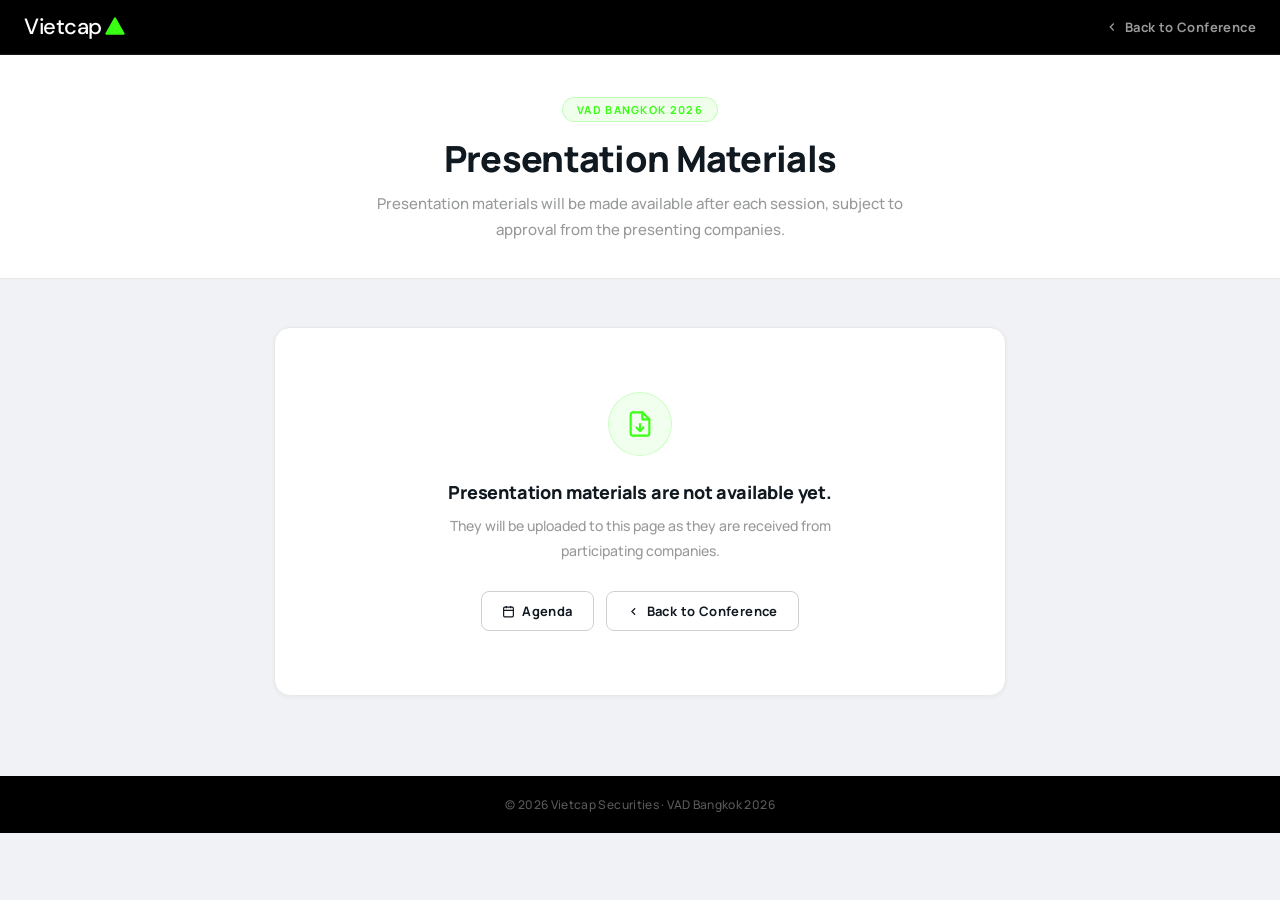
==== docs/presentations/index.html @ b1d1434b "Fix Vietcap logo triangle in presentations topbar to match hero style" ====
<!DOCTYPE html>
<html lang="en">
<head>
<meta charset="UTF-8">
<meta name="viewport" content="width=device-width, initial-scale=1.0">
<link rel="preconnect" href="https://fonts.googleapis.com">
<link rel="preconnect" href="https://fonts.gstatic.com" crossorigin>
<link href="https://fonts.googleapis.com/css2?family=DM+Sans:wght@400;500;600;700;800&family=Manrope:wght@400;600;700;800&display=swap" rel="stylesheet">
<title>Presentation Materials — Vietcap Conference</title>
<style>
  :root {
    --bg: #f0f2f5;
    --surface: #ffffff;
    --border: #e8e8e8;
    --text: #101820;
    --muted: #97999b;
    --green: #39FF14;
    --dark: #173f35;
  }

  * { box-sizing: border-box; margin: 0; padding: 0; }

  body {
    font-family: 'Manrope', 'DM Sans', system-ui, sans-serif;
    background: var(--bg);
    color: var(--text);
    min-height: 100vh;
    font-size: 110%;
    font-weight: 500;
    -webkit-font-smoothing: antialiased;
  }

  /* ── Top bar ── */
  .topbar {
    background: #000;
    border-bottom: 1px solid #1a1a1a;
    padding: 16px 24px;
    display: flex;
    align-items: center;
    justify-content: space-between;
    gap: 16px;
  }
  .topbar-logo {
    display: flex;
    align-items: center;
    gap: 2px;
    text-decoration: none;
  }
  .logo-wordmark {
    font-family: 'DM Sans', sans-serif;
    font-size: 22px;
    font-weight: 500;
    color: #fff;
    letter-spacing: -0.5px;
    line-height: 1;
  }
  .logo-tri {
    display: flex;
    align-items: center;
    margin-left: 1px;
    margin-bottom: 2px;
  }
  .logo-tri svg { display: block; }
  .topbar-back {
    display: inline-flex;
    align-items: center;
    gap: 6px;
    font-size: 13px;
    font-weight: 700;
    color: rgba(255,255,255,0.6);
    text-decoration: none;
    letter-spacing: .03em;
    transition: color .15s;
  }
  .topbar-back:hover { color: var(--green); }

  /* ── Page header ── */
  .page-header {
    background: #fff;
    border-bottom: 1px solid var(--border);
    padding: 40px 24px 36px;
    text-align: center;
  }
  .page-header-inner { max-width: 680px; margin: 0 auto; }
  .page-label {
    display: inline-block;
    font-size: 11px;
    font-weight: 700;
    letter-spacing: .12em;
    text-transform: uppercase;
    color: var(--green);
    background: rgba(57,255,20,.08);
    border: 1px solid rgba(57,255,20,.25);
    border-radius: 20px;
    padding: 4px 14px;
    margin-bottom: 16px;
  }
  .page-title {
    font-size: clamp(24px, 4vw, 36px);
    font-weight: 800;
    letter-spacing: -.02em;
    color: #101820;
    margin-bottom: 12px;
    line-height: 1.15;
  }
  .page-desc {
    font-size: 15px;
    color: var(--muted);
    line-height: 1.7;
    max-width: 560px;
    margin: 0 auto;
  }

  /* ── Container ── */
  .container {
    max-width: 780px;
    margin: 0 auto;
    padding: 48px 24px 80px;
  }

  /* ── Placeholder card ── */
  .placeholder-card {
    background: var(--surface);
    border: 1px solid var(--border);
    border-radius: 16px;
    padding: 64px 40px;
    text-align: center;
    box-shadow: 0 1px 4px rgba(0,0,0,.05);
  }
  .placeholder-icon {
    width: 64px;
    height: 64px;
    background: rgba(57,255,20,.07);
    border: 1.5px solid rgba(57,255,20,.2);
    border-radius: 50%;
    display: flex;
    align-items: center;
    justify-content: center;
    margin: 0 auto 24px;
  }
  .placeholder-title {
    font-size: 18px;
    font-weight: 800;
    color: #101820;
    margin-bottom: 10px;
    letter-spacing: -.01em;
  }
  .placeholder-text {
    font-size: 14px;
    color: var(--muted);
    line-height: 1.75;
    max-width: 400px;
    margin: 0 auto 28px;
  }
  .back-btn {
    display: inline-flex;
    align-items: center;
    gap: 7px;
    font-size: 13px;
    font-weight: 700;
    letter-spacing: .03em;
    color: #101820;
    background: #fff;
    border: 1.5px solid #d0d0d0;
    border-radius: 8px;
    padding: 10px 20px;
    text-decoration: none;
    transition: border-color .15s, color .15s;
  }
  .back-btn:hover { border-color: var(--green); color: #000; }

  /* ── Footer ── */
  .footer {
    background: #000;
    color: rgba(255,255,255,.35);
    text-align: center;
    font-size: 12px;
    padding: 20px 24px;
    letter-spacing: .03em;
  }

  @media (max-width: 600px) {
    .topbar { padding: 12px 16px; }
    .page-header { padding: 28px 16px 24px; }
    .container { padding: 32px 16px 60px; }
    .placeholder-card { padding: 40px 20px; }
  }
</style>
</head>
<body>

<header class="topbar">
  <a class="topbar-logo" href="../">
    <span class="logo-wordmark">Vietcap</span>
    <span class="logo-tri">
      <svg width="20" height="18" viewBox="0 0 62 56" xmlns="http://www.w3.org/2000/svg"><polygon points="31,4 58,52 4,52" fill="#39FF14" stroke="#39FF14" stroke-width="6" stroke-linejoin="round" stroke-linecap="round"/></svg>
    </span>
  </a>
  <a class="topbar-back" href="../">
    <svg width="14" height="14" fill="none" stroke="currentColor" stroke-width="2.2" viewBox="0 0 24 24"><polyline points="15 18 9 12 15 6"/></svg>
    Back to Conference
  </a>
</header>

<div class="page-header">
  <div class="page-header-inner">
    <div class="page-label">VAD Bangkok 2026</div>
    <h1 class="page-title">Presentation Materials</h1>
    <p class="page-desc">Presentation materials will be made available after each session, subject to approval from the presenting companies.</p>
  </div>
</div>

<div class="container">
  <div class="placeholder-card">
    <div class="placeholder-icon">
      <svg width="28" height="28" fill="none" stroke="#39FF14" stroke-width="1.8" stroke-linecap="round" stroke-linejoin="round" viewBox="0 0 24 24">
        <path d="M14 2H6a2 2 0 0 0-2 2v16a2 2 0 0 0 2 2h12a2 2 0 0 0 2-2V8z"/>
        <polyline points="14 2 14 8 20 8"/>
        <line x1="12" y1="18" x2="12" y2="12"/>
        <polyline points="9 15 12 18 15 15"/>
      </svg>
    </div>
    <div class="placeholder-title">Presentation materials are not available yet.</div>
    <p class="placeholder-text">They will be uploaded to this page as they are received from participating companies.</p>
    <div style="display:flex;gap:12px;justify-content:center;flex-wrap:wrap;">
      <a class="back-btn" href="../#agenda">
        <svg width="13" height="13" fill="none" stroke="currentColor" stroke-width="2.2" viewBox="0 0 24 24"><rect x="3" y="4" width="18" height="18" rx="2"/><path d="M16 2v4M8 2v4M3 10h18"/></svg>
        Agenda
      </a>
      <a class="back-btn" href="../">
        <svg width="13" height="13" fill="none" stroke="currentColor" stroke-width="2.2" viewBox="0 0 24 24"><polyline points="15 18 9 12 15 6"/></svg>
        Back to Conference
      </a>
    </div>
  </div>
</div>

<footer class="footer">
  © 2026 Vietcap Securities · VAD Bangkok 2026
</footer>

</body>
</html>
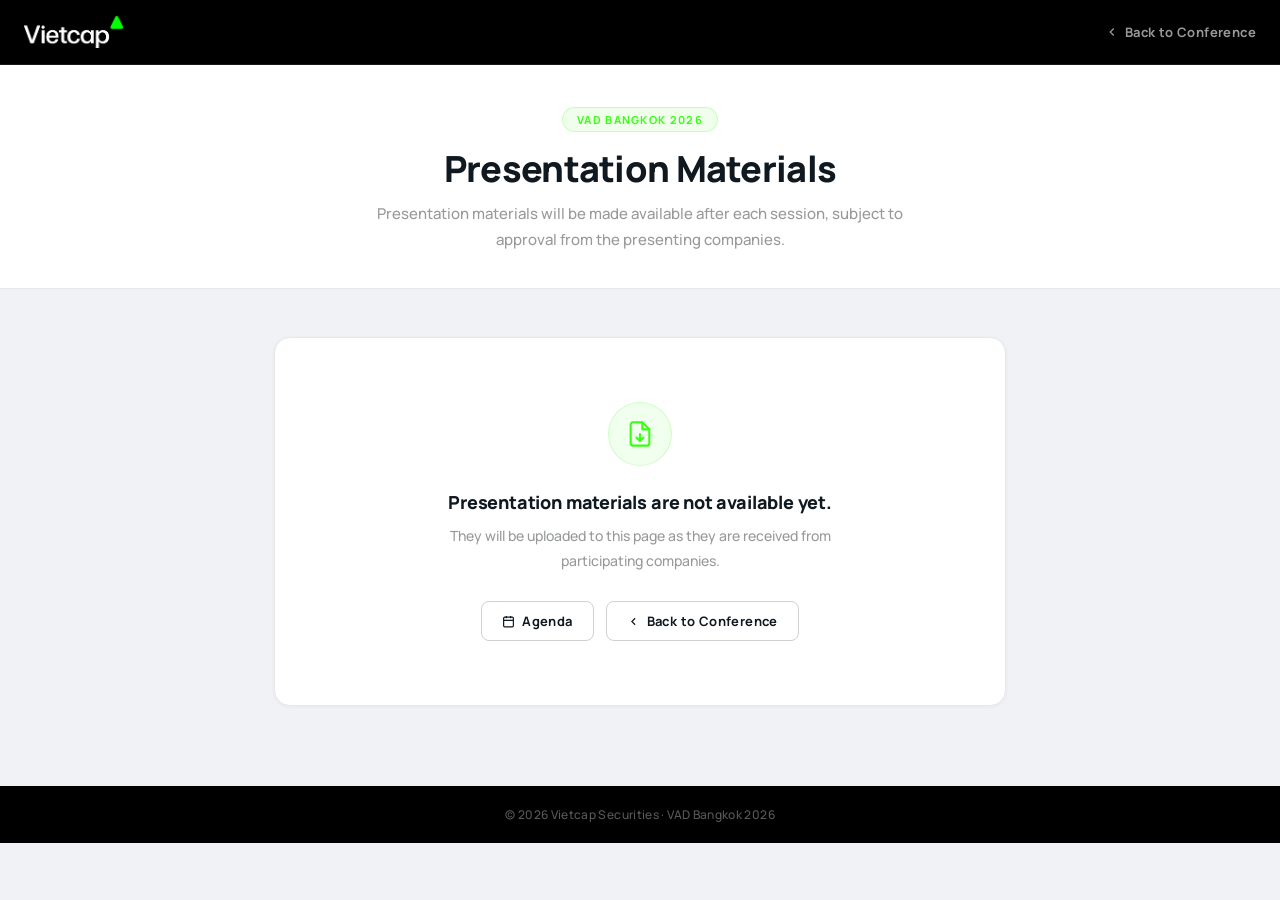
==== commit 1b8e81ba: "Use official Vietcap logo (inverted) in presentations topbar" ====
--- a/docs/presentations/index.html
+++ b/docs/presentations/index.html
@@ -43,24 +43,13 @@
   .topbar-logo {
     display: flex;
     align-items: center;
-    gap: 2px;
     text-decoration: none;
   }
-  .logo-wordmark {
-    font-family: 'DM Sans', sans-serif;
-    font-size: 22px;
-    font-weight: 500;
-    color: #fff;
-    letter-spacing: -0.5px;
-    line-height: 1;
-  }
-  .logo-tri {
-    display: flex;
-    align-items: center;
-    margin-left: 1px;
-    margin-bottom: 2px;
-  }
-  .logo-tri svg { display: block; }
+  .topbar-logo img {
+    height: 32px;
+    width: auto;
+    display: block;
+  }
   .topbar-back {
     display: inline-flex;
     align-items: center;
@@ -191,10 +180,7 @@
 
 <header class="topbar">
   <a class="topbar-logo" href="../">
-    <span class="logo-wordmark">Vietcap</span>
-    <span class="logo-tri">
-      <svg width="20" height="18" viewBox="0 0 62 56" xmlns="http://www.w3.org/2000/svg"><polygon points="31,4 58,52 4,52" fill="#39FF14" stroke="#39FF14" stroke-width="6" stroke-linejoin="round" stroke-linecap="round"/></svg>
-    </span>
+    <img src="../images/vietcap-logo-inverted.png" alt="Vietcap">
   </a>
   <a class="topbar-back" href="../">
     <svg width="14" height="14" fill="none" stroke="currentColor" stroke-width="2.2" viewBox="0 0 24 24"><polyline points="15 18 9 12 15 6"/></svg>
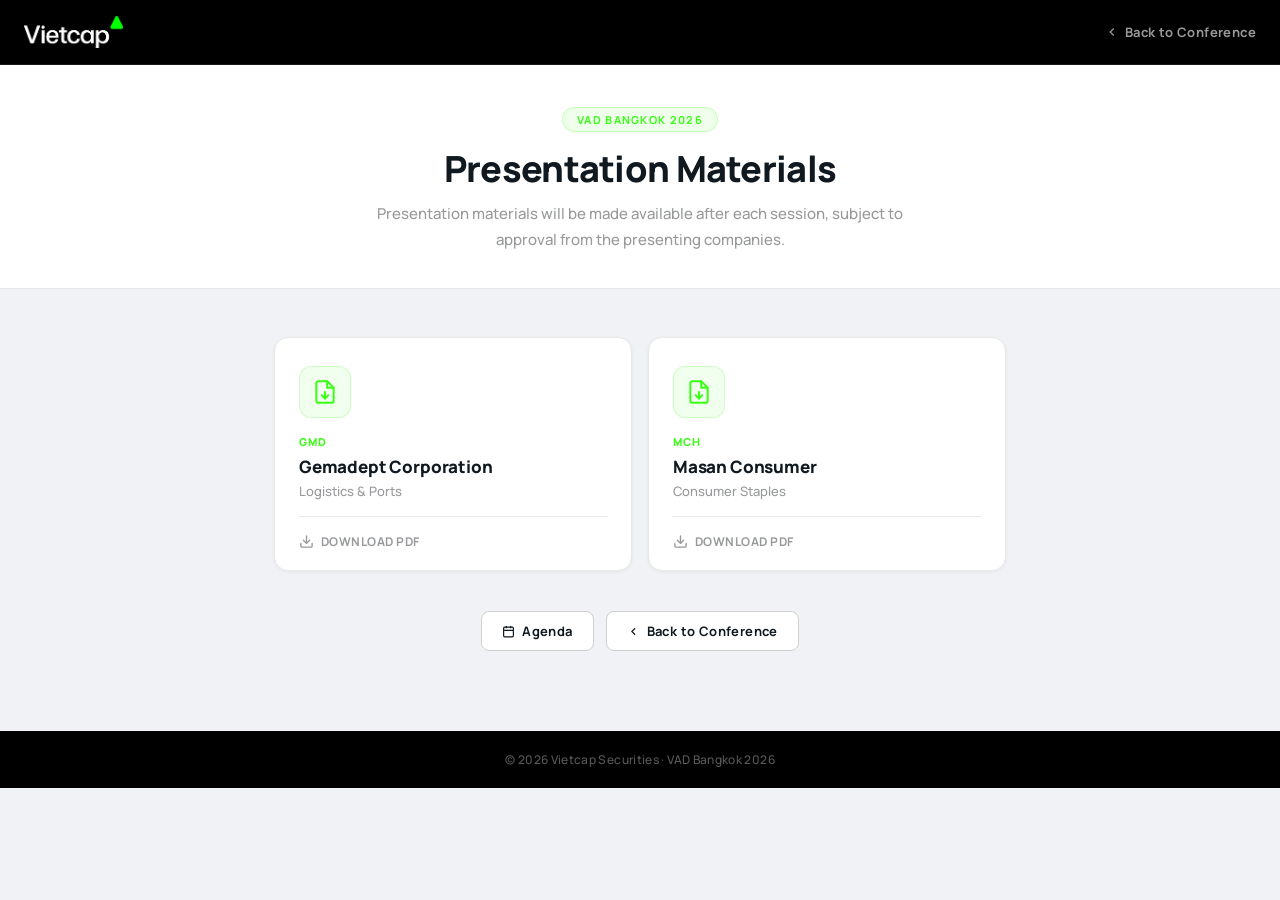
==== commit e623f507: "Update presentations page with GMD and MCH downloadable file cards" ====
--- a/docs/presentations/index.html
+++ b/docs/presentations/index.html
@@ -168,6 +168,58 @@
     letter-spacing: .03em;
   }
 
+  /* ── File cards ── */
+  .files-grid {
+    display: grid;
+    grid-template-columns: repeat(auto-fill, minmax(280px, 1fr));
+    gap: 16px;
+  }
+  .file-card {
+    display: flex;
+    flex-direction: column;
+    gap: 16px;
+    background: var(--surface);
+    border: 1px solid var(--border);
+    border-radius: 14px;
+    padding: 28px 24px 20px;
+    text-decoration: none;
+    color: var(--text);
+    box-shadow: 0 1px 4px rgba(0,0,0,.05);
+    transition: border-color .15s, box-shadow .15s, transform .15s;
+  }
+  .file-card:hover {
+    border-color: #39FF14;
+    box-shadow: 0 4px 18px rgba(57,255,20,.12);
+    transform: translateY(-2px);
+  }
+  .file-card-icon {
+    width: 52px; height: 52px;
+    background: rgba(57,255,20,.07);
+    border: 1.5px solid rgba(57,255,20,.2);
+    border-radius: 12px;
+    display: flex; align-items: center; justify-content: center;
+  }
+  .file-card-body { flex: 1; }
+  .file-card-ticker {
+    font-size: 11px; font-weight: 800; letter-spacing: .1em;
+    text-transform: uppercase; color: #39FF14; margin-bottom: 6px;
+  }
+  .file-card-name {
+    font-size: 17px; font-weight: 800; letter-spacing: -.01em;
+    color: #101820; margin-bottom: 4px;
+  }
+  .file-card-sector {
+    font-size: 13px; color: var(--muted);
+  }
+  .file-card-dl {
+    display: inline-flex; align-items: center; gap: 7px;
+    font-size: 12px; font-weight: 700; letter-spacing: .04em;
+    text-transform: uppercase; color: var(--muted);
+    border-top: 1px solid var(--border); padding-top: 16px;
+    transition: color .15s;
+  }
+  .file-card:hover .file-card-dl { color: #39FF14; }
+
   @media (max-width: 600px) {
     .topbar { padding: 12px 16px; }
     .page-header { padding: 28px 16px 24px; }
@@ -197,27 +249,59 @@
 </div>
 
 <div class="container">
-  <div class="placeholder-card">
-    <div class="placeholder-icon">
-      <svg width="28" height="28" fill="none" stroke="#39FF14" stroke-width="1.8" stroke-linecap="round" stroke-linejoin="round" viewBox="0 0 24 24">
-        <path d="M14 2H6a2 2 0 0 0-2 2v16a2 2 0 0 0 2 2h12a2 2 0 0 0 2-2V8z"/>
-        <polyline points="14 2 14 8 20 8"/>
-        <line x1="12" y1="18" x2="12" y2="12"/>
-        <polyline points="9 15 12 18 15 15"/>
-      </svg>
-    </div>
-    <div class="placeholder-title">Presentation materials are not available yet.</div>
-    <p class="placeholder-text">They will be uploaded to this page as they are received from participating companies.</p>
-    <div style="display:flex;gap:12px;justify-content:center;flex-wrap:wrap;">
-      <a class="back-btn" href="../#agenda">
-        <svg width="13" height="13" fill="none" stroke="currentColor" stroke-width="2.2" viewBox="0 0 24 24"><rect x="3" y="4" width="18" height="18" rx="2"/><path d="M16 2v4M8 2v4M3 10h18"/></svg>
-        Agenda
-      </a>
-      <a class="back-btn" href="../">
-        <svg width="13" height="13" fill="none" stroke="currentColor" stroke-width="2.2" viewBox="0 0 24 24"><polyline points="15 18 9 12 15 6"/></svg>
-        Back to Conference
-      </a>
-    </div>
+  <div class="files-grid">
+
+    <a class="file-card" href="VAD-Bangkok-2026-GMD.pdf" target="_blank" rel="noopener" download>
+      <div class="file-card-icon">
+        <svg width="26" height="26" fill="none" stroke="#39FF14" stroke-width="1.8" stroke-linecap="round" stroke-linejoin="round" viewBox="0 0 24 24">
+          <path d="M14 2H6a2 2 0 0 0-2 2v16a2 2 0 0 0 2 2h12a2 2 0 0 0 2-2V8z"/>
+          <polyline points="14 2 14 8 20 8"/>
+          <line x1="12" y1="18" x2="12" y2="12"/>
+          <polyline points="9 15 12 18 15 15"/>
+        </svg>
+      </div>
+      <div class="file-card-body">
+        <div class="file-card-ticker">GMD</div>
+        <div class="file-card-name">Gemadept Corporation</div>
+        <div class="file-card-sector">Logistics &amp; Ports</div>
+      </div>
+      <div class="file-card-dl">
+        <svg width="15" height="15" fill="none" stroke="currentColor" stroke-width="2.2" stroke-linecap="round" stroke-linejoin="round" viewBox="0 0 24 24"><path d="M21 15v4a2 2 0 0 1-2 2H5a2 2 0 0 1-2-2v-4"/><polyline points="7 10 12 15 17 10"/><line x1="12" y1="15" x2="12" y2="3"/></svg>
+        Download PDF
+      </div>
+    </a>
+
+    <a class="file-card" href="VAD-Bangkok-2026-MCH.pdf" target="_blank" rel="noopener" download>
+      <div class="file-card-icon">
+        <svg width="26" height="26" fill="none" stroke="#39FF14" stroke-width="1.8" stroke-linecap="round" stroke-linejoin="round" viewBox="0 0 24 24">
+          <path d="M14 2H6a2 2 0 0 0-2 2v16a2 2 0 0 0 2 2h12a2 2 0 0 0 2-2V8z"/>
+          <polyline points="14 2 14 8 20 8"/>
+          <line x1="12" y1="18" x2="12" y2="12"/>
+          <polyline points="9 15 12 18 15 15"/>
+        </svg>
+      </div>
+      <div class="file-card-body">
+        <div class="file-card-ticker">MCH</div>
+        <div class="file-card-name">Masan Consumer</div>
+        <div class="file-card-sector">Consumer Staples</div>
+      </div>
+      <div class="file-card-dl">
+        <svg width="15" height="15" fill="none" stroke="currentColor" stroke-width="2.2" stroke-linecap="round" stroke-linejoin="round" viewBox="0 0 24 24"><path d="M21 15v4a2 2 0 0 1-2 2H5a2 2 0 0 1-2-2v-4"/><polyline points="7 10 12 15 17 10"/><line x1="12" y1="15" x2="12" y2="3"/></svg>
+        Download PDF
+      </div>
+    </a>
+
+  </div>
+
+  <div style="text-align:center;margin-top:40px;display:flex;gap:12px;justify-content:center;flex-wrap:wrap;">
+    <a class="back-btn" href="../VAD-Bangkok-2026-Agenda.pdf" target="_blank" rel="noopener">
+      <svg width="13" height="13" fill="none" stroke="currentColor" stroke-width="2.2" viewBox="0 0 24 24"><rect x="3" y="4" width="18" height="18" rx="2"/><path d="M16 2v4M8 2v4M3 10h18"/></svg>
+      Agenda
+    </a>
+    <a class="back-btn" href="../">
+      <svg width="13" height="13" fill="none" stroke="currentColor" stroke-width="2.2" viewBox="0 0 24 24"><polyline points="15 18 9 12 15 6"/></svg>
+      Back to Conference
+    </a>
   </div>
 </div>
 
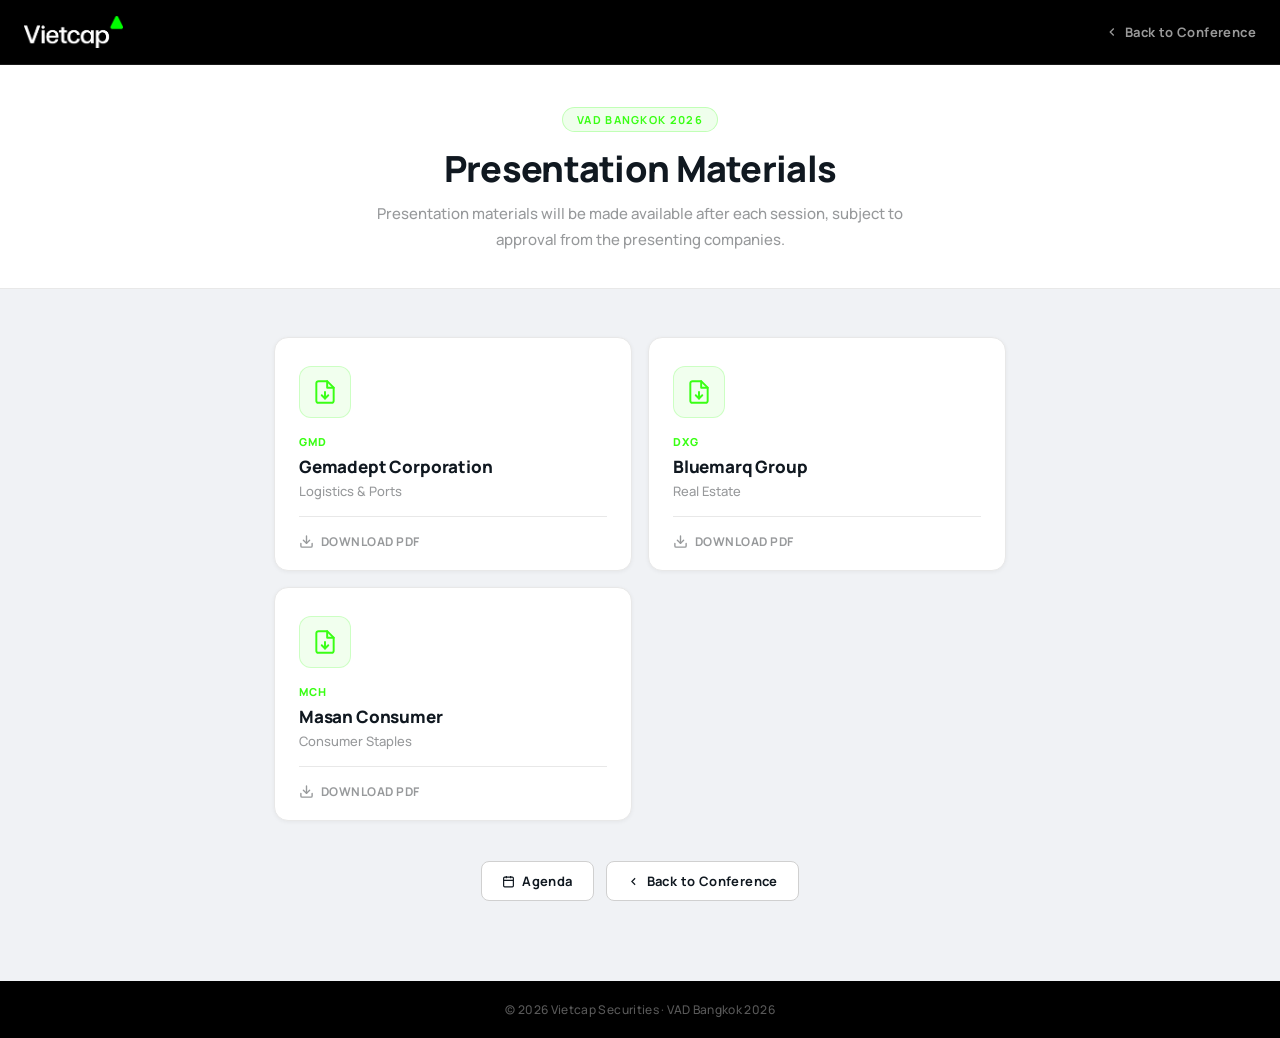
==== commit a9eba011: "Add DXG card to presentations page" ====
--- a/docs/presentations/index.html
+++ b/docs/presentations/index.html
@@ -271,6 +271,26 @@
       </div>
     </a>
 
+    <a class="file-card" href="VAD-Bangkok-2026-DXG.pdf" target="_blank" rel="noopener" download>
+      <div class="file-card-icon">
+        <svg width="26" height="26" fill="none" stroke="#39FF14" stroke-width="1.8" stroke-linecap="round" stroke-linejoin="round" viewBox="0 0 24 24">
+          <path d="M14 2H6a2 2 0 0 0-2 2v16a2 2 0 0 0 2 2h12a2 2 0 0 0 2-2V8z"/>
+          <polyline points="14 2 14 8 20 8"/>
+          <line x1="12" y1="18" x2="12" y2="12"/>
+          <polyline points="9 15 12 18 15 15"/>
+        </svg>
+      </div>
+      <div class="file-card-body">
+        <div class="file-card-ticker">DXG</div>
+        <div class="file-card-name">Bluemarq Group</div>
+        <div class="file-card-sector">Real Estate</div>
+      </div>
+      <div class="file-card-dl">
+        <svg width="15" height="15" fill="none" stroke="currentColor" stroke-width="2.2" stroke-linecap="round" stroke-linejoin="round" viewBox="0 0 24 24"><path d="M21 15v4a2 2 0 0 1-2 2H5a2 2 0 0 1-2-2v-4"/><polyline points="7 10 12 15 17 10"/><line x1="12" y1="15" x2="12" y2="3"/></svg>
+        Download PDF
+      </div>
+    </a>
+
     <a class="file-card" href="VAD-Bangkok-2026-MCH.pdf" target="_blank" rel="noopener" download>
       <div class="file-card-icon">
         <svg width="26" height="26" fill="none" stroke="#39FF14" stroke-width="1.8" stroke-linecap="round" stroke-linejoin="round" viewBox="0 0 24 24">
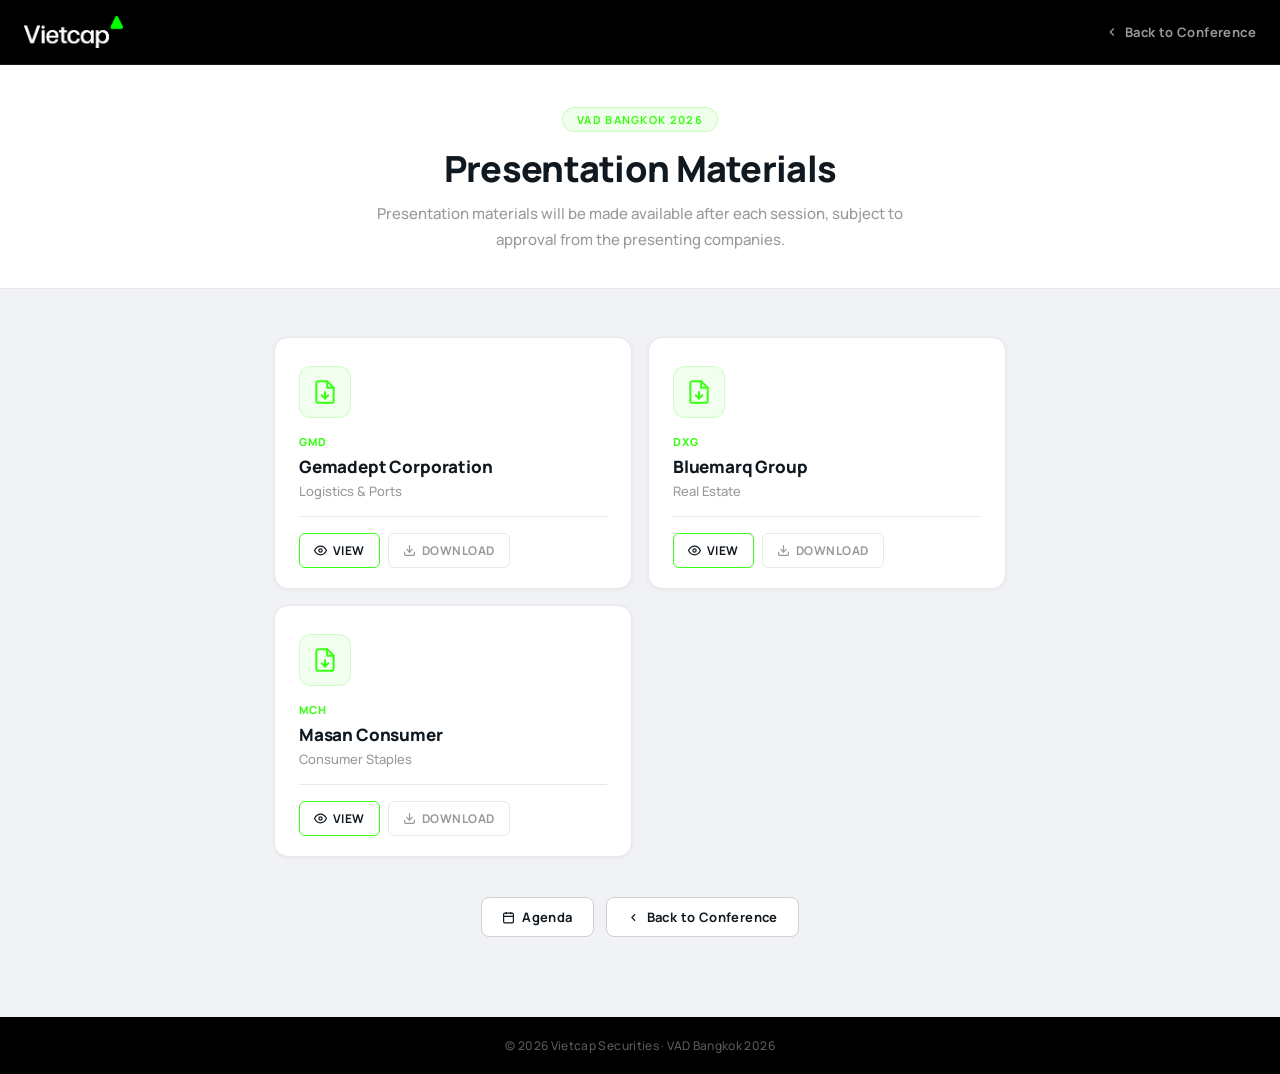
==== commit 02a39062: "Add View and Download buttons to each presentation card" ====
--- a/docs/presentations/index.html
+++ b/docs/presentations/index.html
@@ -211,14 +211,23 @@
   .file-card-sector {
     font-size: 13px; color: var(--muted);
   }
-  .file-card-dl {
-    display: inline-flex; align-items: center; gap: 7px;
+  .file-card-actions {
+    display: flex; gap: 8px;
+    border-top: 1px solid var(--border); padding-top: 16px;
+  }
+  .file-card-btn {
+    display: inline-flex; align-items: center; gap: 6px;
     font-size: 12px; font-weight: 700; letter-spacing: .04em;
-    text-transform: uppercase; color: var(--muted);
-    border-top: 1px solid var(--border); padding-top: 16px;
-    transition: color .15s;
-  }
-  .file-card:hover .file-card-dl { color: #39FF14; }
+    text-transform: uppercase; text-decoration: none;
+    padding: 8px 14px; border-radius: 6px;
+    transition: background .15s, color .15s, border-color .15s;
+    border: 1.5px solid var(--border);
+    color: var(--muted); background: transparent;
+    white-space: nowrap;
+  }
+  .file-card-btn:hover { border-color: #39FF14; color: #101820; }
+  .file-card-btn-primary { border-color: #39FF14; color: #101820; }
+  .file-card-btn-primary:hover { background: rgba(57,255,20,.08); }
 
   @media (max-width: 600px) {
     .topbar { padding: 12px 16px; }
@@ -251,7 +260,7 @@
 <div class="container">
   <div class="files-grid">
 
-    <a class="file-card" href="VAD-Bangkok-2026-GMD.pdf" target="_blank" rel="noopener" download>
+    <div class="file-card">
       <div class="file-card-icon">
         <svg width="26" height="26" fill="none" stroke="#39FF14" stroke-width="1.8" stroke-linecap="round" stroke-linejoin="round" viewBox="0 0 24 24">
           <path d="M14 2H6a2 2 0 0 0-2 2v16a2 2 0 0 0 2 2h12a2 2 0 0 0 2-2V8z"/>
@@ -265,13 +274,19 @@
         <div class="file-card-name">Gemadept Corporation</div>
         <div class="file-card-sector">Logistics &amp; Ports</div>
       </div>
-      <div class="file-card-dl">
-        <svg width="15" height="15" fill="none" stroke="currentColor" stroke-width="2.2" stroke-linecap="round" stroke-linejoin="round" viewBox="0 0 24 24"><path d="M21 15v4a2 2 0 0 1-2 2H5a2 2 0 0 1-2-2v-4"/><polyline points="7 10 12 15 17 10"/><line x1="12" y1="15" x2="12" y2="3"/></svg>
-        Download PDF
-      </div>
-    </a>
-
-    <a class="file-card" href="VAD-Bangkok-2026-DXG.pdf" target="_blank" rel="noopener" download>
+      <div class="file-card-actions">
+        <a class="file-card-btn file-card-btn-primary" href="VAD-Bangkok-2026-GMD.pdf" target="_blank" rel="noopener">
+          <svg width="13" height="13" fill="none" stroke="currentColor" stroke-width="2.2" stroke-linecap="round" stroke-linejoin="round" viewBox="0 0 24 24"><path d="M1 12s4-8 11-8 11 8 11 8-4 8-11 8-11-8-11-8z"/><circle cx="12" cy="12" r="3"/></svg>
+          View
+        </a>
+        <a class="file-card-btn" href="VAD-Bangkok-2026-GMD.pdf" download rel="noopener">
+          <svg width="13" height="13" fill="none" stroke="currentColor" stroke-width="2.2" stroke-linecap="round" stroke-linejoin="round" viewBox="0 0 24 24"><path d="M21 15v4a2 2 0 0 1-2 2H5a2 2 0 0 1-2-2v-4"/><polyline points="7 10 12 15 17 10"/><line x1="12" y1="15" x2="12" y2="3"/></svg>
+          Download
+        </a>
+      </div>
+    </div>
+
+    <div class="file-card">
       <div class="file-card-icon">
         <svg width="26" height="26" fill="none" stroke="#39FF14" stroke-width="1.8" stroke-linecap="round" stroke-linejoin="round" viewBox="0 0 24 24">
           <path d="M14 2H6a2 2 0 0 0-2 2v16a2 2 0 0 0 2 2h12a2 2 0 0 0 2-2V8z"/>
@@ -285,13 +300,19 @@
         <div class="file-card-name">Bluemarq Group</div>
         <div class="file-card-sector">Real Estate</div>
       </div>
-      <div class="file-card-dl">
-        <svg width="15" height="15" fill="none" stroke="currentColor" stroke-width="2.2" stroke-linecap="round" stroke-linejoin="round" viewBox="0 0 24 24"><path d="M21 15v4a2 2 0 0 1-2 2H5a2 2 0 0 1-2-2v-4"/><polyline points="7 10 12 15 17 10"/><line x1="12" y1="15" x2="12" y2="3"/></svg>
-        Download PDF
-      </div>
-    </a>
-
-    <a class="file-card" href="VAD-Bangkok-2026-MCH.pdf" target="_blank" rel="noopener" download>
+      <div class="file-card-actions">
+        <a class="file-card-btn file-card-btn-primary" href="VAD-Bangkok-2026-DXG.pdf" target="_blank" rel="noopener">
+          <svg width="13" height="13" fill="none" stroke="currentColor" stroke-width="2.2" stroke-linecap="round" stroke-linejoin="round" viewBox="0 0 24 24"><path d="M1 12s4-8 11-8 11 8 11 8-4 8-11 8-11-8-11-8z"/><circle cx="12" cy="12" r="3"/></svg>
+          View
+        </a>
+        <a class="file-card-btn" href="VAD-Bangkok-2026-DXG.pdf" download rel="noopener">
+          <svg width="13" height="13" fill="none" stroke="currentColor" stroke-width="2.2" stroke-linecap="round" stroke-linejoin="round" viewBox="0 0 24 24"><path d="M21 15v4a2 2 0 0 1-2 2H5a2 2 0 0 1-2-2v-4"/><polyline points="7 10 12 15 17 10"/><line x1="12" y1="15" x2="12" y2="3"/></svg>
+          Download
+        </a>
+      </div>
+    </div>
+
+    <div class="file-card">
       <div class="file-card-icon">
         <svg width="26" height="26" fill="none" stroke="#39FF14" stroke-width="1.8" stroke-linecap="round" stroke-linejoin="round" viewBox="0 0 24 24">
           <path d="M14 2H6a2 2 0 0 0-2 2v16a2 2 0 0 0 2 2h12a2 2 0 0 0 2-2V8z"/>
@@ -305,11 +326,17 @@
         <div class="file-card-name">Masan Consumer</div>
         <div class="file-card-sector">Consumer Staples</div>
       </div>
-      <div class="file-card-dl">
-        <svg width="15" height="15" fill="none" stroke="currentColor" stroke-width="2.2" stroke-linecap="round" stroke-linejoin="round" viewBox="0 0 24 24"><path d="M21 15v4a2 2 0 0 1-2 2H5a2 2 0 0 1-2-2v-4"/><polyline points="7 10 12 15 17 10"/><line x1="12" y1="15" x2="12" y2="3"/></svg>
-        Download PDF
-      </div>
-    </a>
+      <div class="file-card-actions">
+        <a class="file-card-btn file-card-btn-primary" href="VAD-Bangkok-2026-MCH.pdf" target="_blank" rel="noopener">
+          <svg width="13" height="13" fill="none" stroke="currentColor" stroke-width="2.2" stroke-linecap="round" stroke-linejoin="round" viewBox="0 0 24 24"><path d="M1 12s4-8 11-8 11 8 11 8-4 8-11 8-11-8-11-8z"/><circle cx="12" cy="12" r="3"/></svg>
+          View
+        </a>
+        <a class="file-card-btn" href="VAD-Bangkok-2026-MCH.pdf" download rel="noopener">
+          <svg width="13" height="13" fill="none" stroke="currentColor" stroke-width="2.2" stroke-linecap="round" stroke-linejoin="round" viewBox="0 0 24 24"><path d="M21 15v4a2 2 0 0 1-2 2H5a2 2 0 0 1-2-2v-4"/><polyline points="7 10 12 15 17 10"/><line x1="12" y1="15" x2="12" y2="3"/></svg>
+          Download
+        </a>
+      </div>
+    </div>
 
   </div>
 
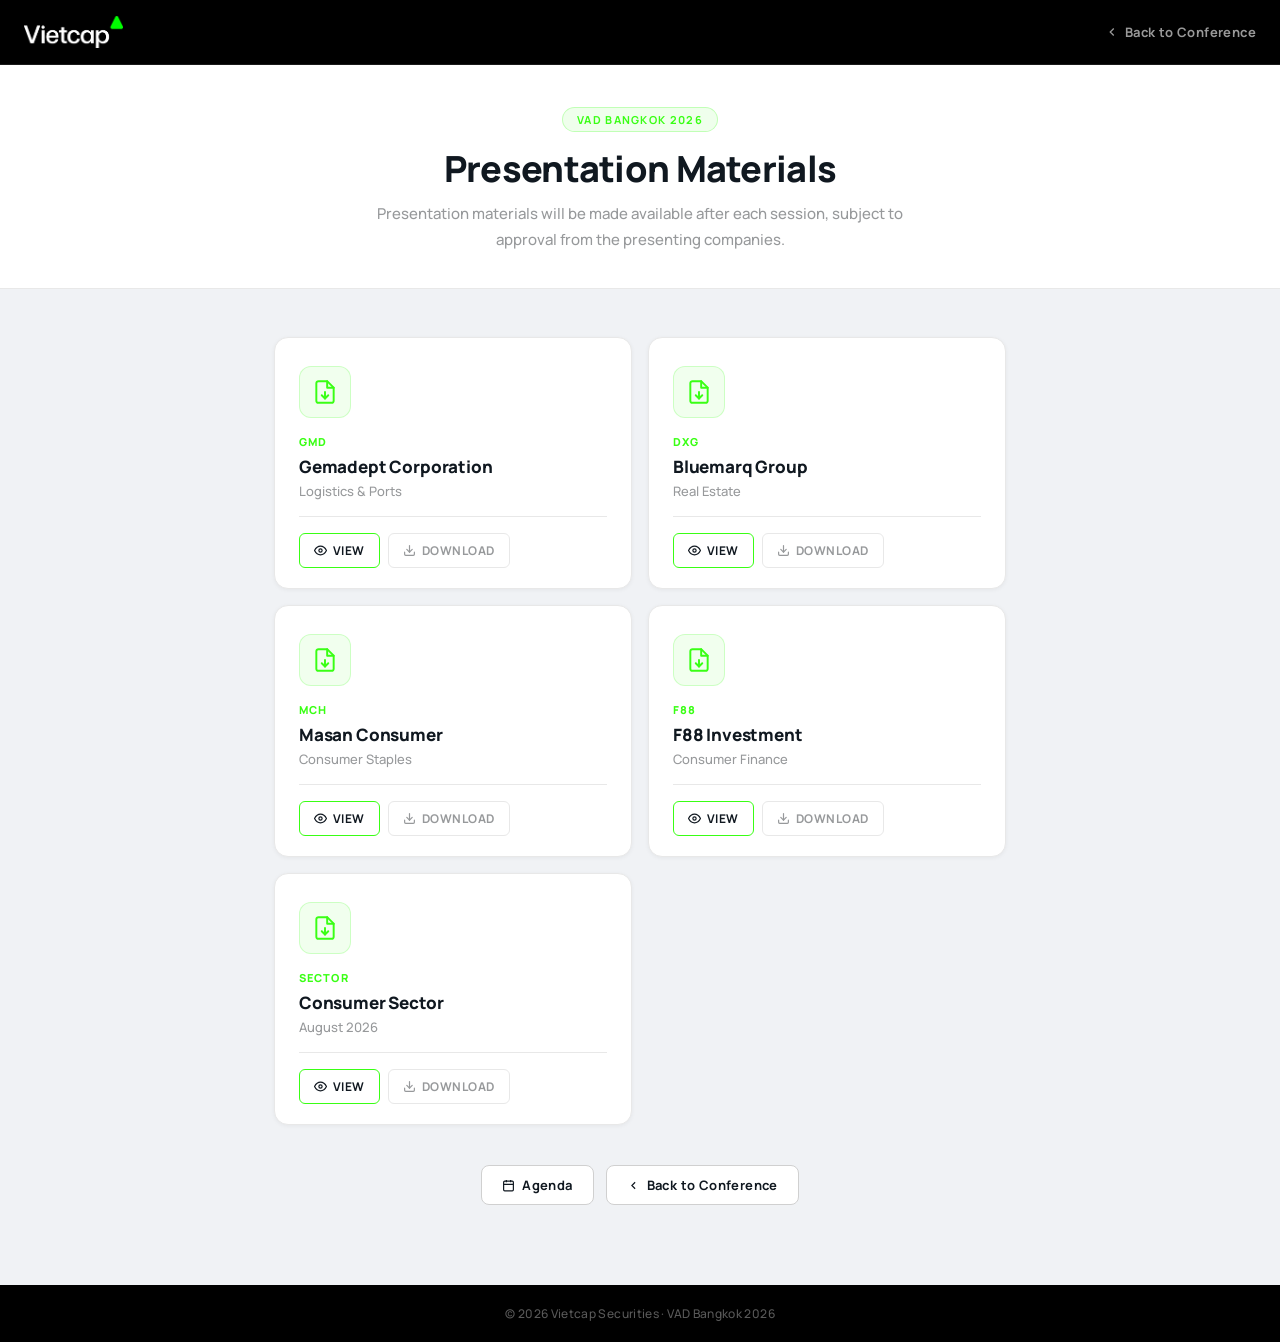
==== commit 0b3241c6: "Add F88 and Consumer Sector presentation PDFs and cards" ====
--- a/docs/presentations/index.html
+++ b/docs/presentations/index.html
@@ -338,6 +338,58 @@
       </div>
     </div>
 
+    <div class="file-card">
+      <div class="file-card-icon">
+        <svg width="26" height="26" fill="none" stroke="#39FF14" stroke-width="1.8" stroke-linecap="round" stroke-linejoin="round" viewBox="0 0 24 24">
+          <path d="M14 2H6a2 2 0 0 0-2 2v16a2 2 0 0 0 2 2h12a2 2 0 0 0 2-2V8z"/>
+          <polyline points="14 2 14 8 20 8"/>
+          <line x1="12" y1="18" x2="12" y2="12"/>
+          <polyline points="9 15 12 18 15 15"/>
+        </svg>
+      </div>
+      <div class="file-card-body">
+        <div class="file-card-ticker">F88</div>
+        <div class="file-card-name">F88 Investment</div>
+        <div class="file-card-sector">Consumer Finance</div>
+      </div>
+      <div class="file-card-actions">
+        <a class="file-card-btn file-card-btn-primary" href="VAD-Bangkok-2026-F88.pdf" target="_blank" rel="noopener">
+          <svg width="13" height="13" fill="none" stroke="currentColor" stroke-width="2.2" stroke-linecap="round" stroke-linejoin="round" viewBox="0 0 24 24"><path d="M1 12s4-8 11-8 11 8 11 8-4 8-11 8-11-8-11-8z"/><circle cx="12" cy="12" r="3"/></svg>
+          View
+        </a>
+        <a class="file-card-btn" href="VAD-Bangkok-2026-F88.pdf" download rel="noopener">
+          <svg width="13" height="13" fill="none" stroke="currentColor" stroke-width="2.2" stroke-linecap="round" stroke-linejoin="round" viewBox="0 0 24 24"><path d="M21 15v4a2 2 0 0 1-2 2H5a2 2 0 0 1-2-2v-4"/><polyline points="7 10 12 15 17 10"/><line x1="12" y1="15" x2="12" y2="3"/></svg>
+          Download
+        </a>
+      </div>
+    </div>
+
+    <div class="file-card">
+      <div class="file-card-icon">
+        <svg width="26" height="26" fill="none" stroke="#39FF14" stroke-width="1.8" stroke-linecap="round" stroke-linejoin="round" viewBox="0 0 24 24">
+          <path d="M14 2H6a2 2 0 0 0-2 2v16a2 2 0 0 0 2 2h12a2 2 0 0 0 2-2V8z"/>
+          <polyline points="14 2 14 8 20 8"/>
+          <line x1="12" y1="18" x2="12" y2="12"/>
+          <polyline points="9 15 12 18 15 15"/>
+        </svg>
+      </div>
+      <div class="file-card-body">
+        <div class="file-card-ticker">Sector</div>
+        <div class="file-card-name">Consumer Sector</div>
+        <div class="file-card-sector">August 2026</div>
+      </div>
+      <div class="file-card-actions">
+        <a class="file-card-btn file-card-btn-primary" href="VAD-Bangkok-2026-Consumer-Sector.pdf" target="_blank" rel="noopener">
+          <svg width="13" height="13" fill="none" stroke="currentColor" stroke-width="2.2" stroke-linecap="round" stroke-linejoin="round" viewBox="0 0 24 24"><path d="M1 12s4-8 11-8 11 8 11 8-4 8-11 8-11-8-11-8z"/><circle cx="12" cy="12" r="3"/></svg>
+          View
+        </a>
+        <a class="file-card-btn" href="VAD-Bangkok-2026-Consumer-Sector.pdf" download rel="noopener">
+          <svg width="13" height="13" fill="none" stroke="currentColor" stroke-width="2.2" stroke-linecap="round" stroke-linejoin="round" viewBox="0 0 24 24"><path d="M21 15v4a2 2 0 0 1-2 2H5a2 2 0 0 1-2-2v-4"/><polyline points="7 10 12 15 17 10"/><line x1="12" y1="15" x2="12" y2="3"/></svg>
+          Download
+        </a>
+      </div>
+    </div>
+
   </div>
 
   <div style="text-align:center;margin-top:40px;display:flex;gap:12px;justify-content:center;flex-wrap:wrap;">
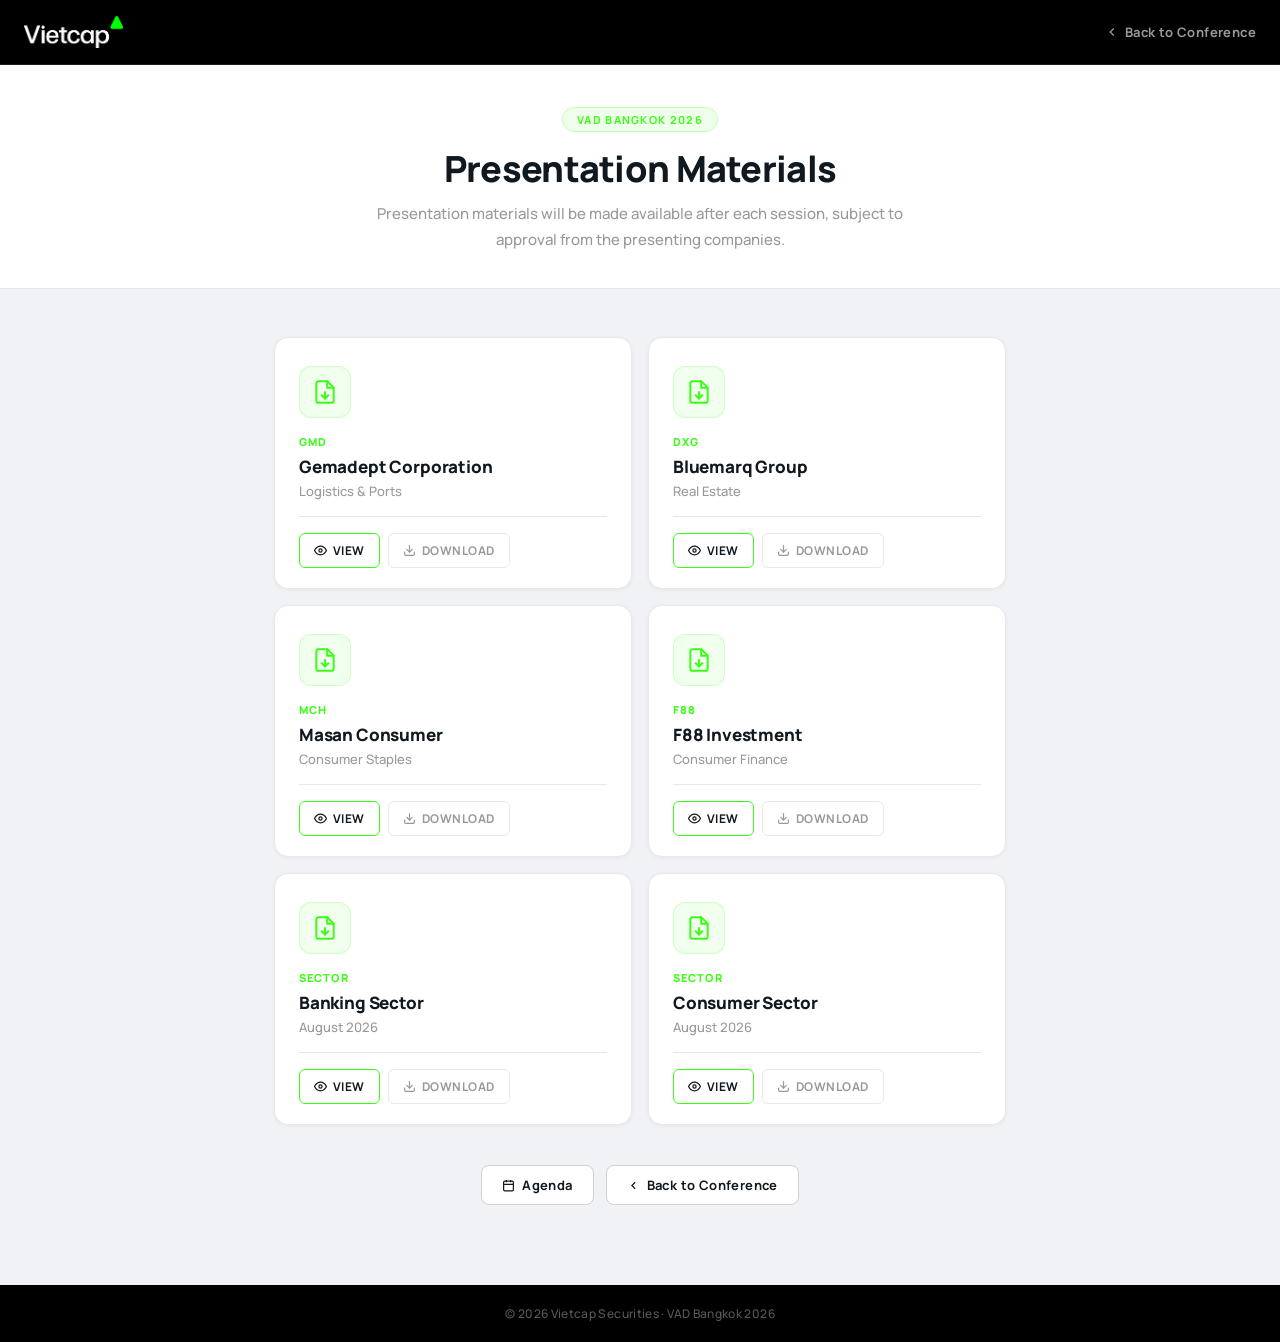
==== commit d6e1761f: "Add Banking Sector PDF and card" ====
--- a/docs/presentations/index.html
+++ b/docs/presentations/index.html
@@ -375,6 +375,32 @@
       </div>
       <div class="file-card-body">
         <div class="file-card-ticker">Sector</div>
+        <div class="file-card-name">Banking Sector</div>
+        <div class="file-card-sector">August 2026</div>
+      </div>
+      <div class="file-card-actions">
+        <a class="file-card-btn file-card-btn-primary" href="VAD-Bangkok-2026-Banking-Sector.pdf" target="_blank" rel="noopener">
+          <svg width="13" height="13" fill="none" stroke="currentColor" stroke-width="2.2" stroke-linecap="round" stroke-linejoin="round" viewBox="0 0 24 24"><path d="M1 12s4-8 11-8 11 8 11 8-4 8-11 8-11-8-11-8z"/><circle cx="12" cy="12" r="3"/></svg>
+          View
+        </a>
+        <a class="file-card-btn" href="VAD-Bangkok-2026-Banking-Sector.pdf" download rel="noopener">
+          <svg width="13" height="13" fill="none" stroke="currentColor" stroke-width="2.2" stroke-linecap="round" stroke-linejoin="round" viewBox="0 0 24 24"><path d="M21 15v4a2 2 0 0 1-2 2H5a2 2 0 0 1-2-2v-4"/><polyline points="7 10 12 15 17 10"/><line x1="12" y1="15" x2="12" y2="3"/></svg>
+          Download
+        </a>
+      </div>
+    </div>
+
+    <div class="file-card">
+      <div class="file-card-icon">
+        <svg width="26" height="26" fill="none" stroke="#39FF14" stroke-width="1.8" stroke-linecap="round" stroke-linejoin="round" viewBox="0 0 24 24">
+          <path d="M14 2H6a2 2 0 0 0-2 2v16a2 2 0 0 0 2 2h12a2 2 0 0 0 2-2V8z"/>
+          <polyline points="14 2 14 8 20 8"/>
+          <line x1="12" y1="18" x2="12" y2="12"/>
+          <polyline points="9 15 12 18 15 15"/>
+        </svg>
+      </div>
+      <div class="file-card-body">
+        <div class="file-card-ticker">Sector</div>
         <div class="file-card-name">Consumer Sector</div>
         <div class="file-card-sector">August 2026</div>
       </div>
